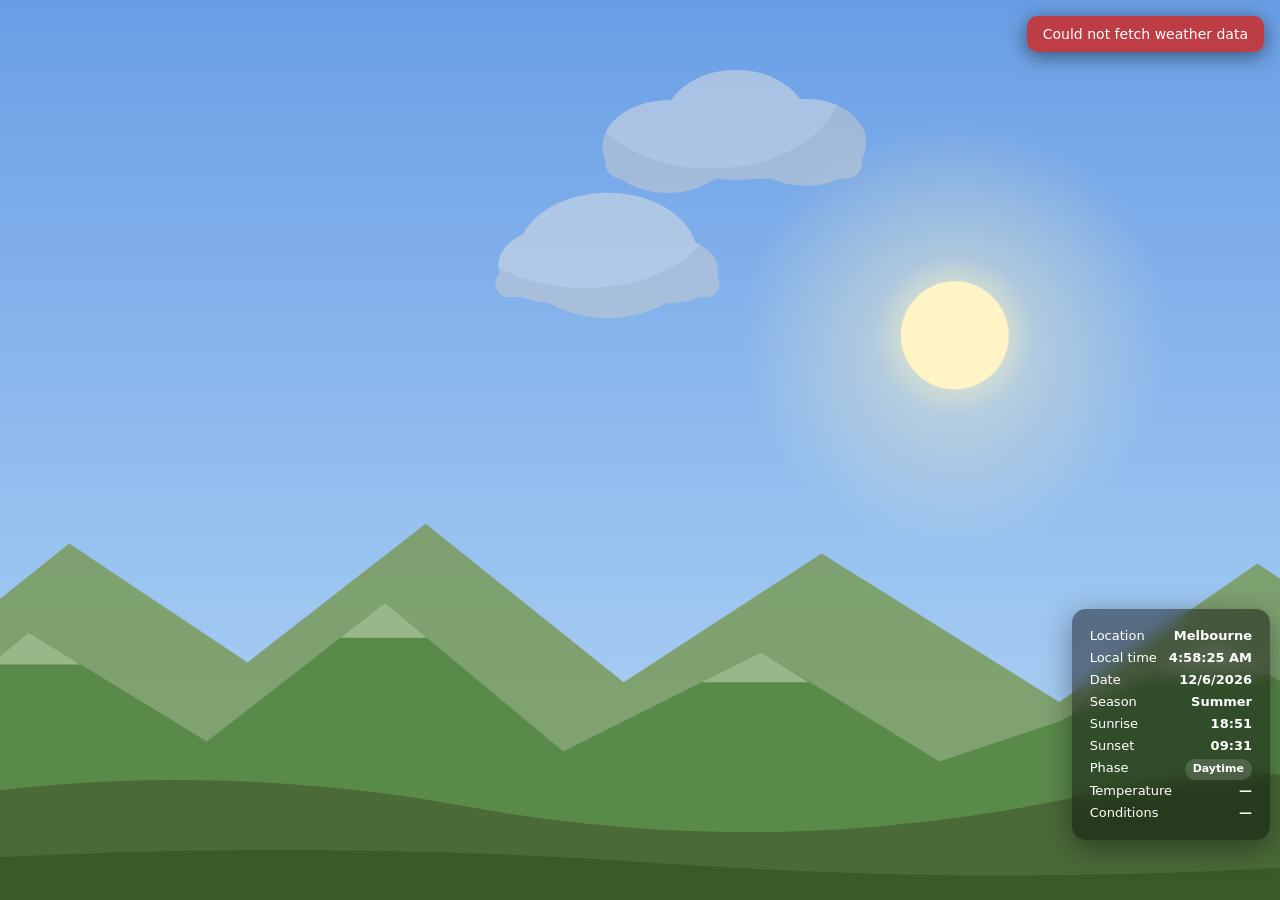
==== index.html @ 9f3e8aae "first commit" ====
<!DOCTYPE html>
<html lang="en">
<head>
<meta charset="UTF-8">
<meta name="viewport" content="width=device-width, initial-scale=1.0">
<title>Sky Canvas</title>
<link rel="stylesheet" href="styles.css">
</head>
<body>
<div id="scene">
  <canvas id="sky"></canvas>
  <canvas id="rain"></canvas>

  <div class="mountain-layer" id="mountains1"></div>
  <div class="mountain-layer" id="mountains2"></div>
  <div class="mountain-layer" id="hills1"></div>
  <div class="mountain-layer" id="hills2"></div>

  <div id="panel">
    <div class="row"><span>Location</span><span id="loc">—</span></div>
    <div class="row"><span>Local time</span><span id="time">—</span></div>
    <div class="row"><span>Date</span><span id="date">—</span></div>
    <div class="row"><span>Season</span><span id="season">—</span></div>
    <div class="row"><span>Sunrise</span><span id="sunrise">—</span></div>
    <div class="row"><span>Sunset</span><span id="sunset">—</span></div>
    <div class="row"><span>Phase</span><span><span class="badge" id="phase">—</span></span></div>
    <div class="row"><span>Temperature</span><span id="temp">—</span></div>
    <div class="row"><span>Conditions</span><span id="conditions">—</span></div>
  </div>
</div>

<script type="module" src="js/app.js"></script>
</body>
</html>
---- styles.css ----
* {
  margin: 0;
  padding: 0;
  box-sizing: border-box;
}

html,
body {
  width: 100%;
  height: 100%;
  overflow: hidden;
  font-family: system-ui, sans-serif;
}

#scene {
  position: relative;
  width: 100vw;
  height: 100vh;
  overflow: hidden;
  background: #000;
}

#sky {
  position: absolute;
  inset: 0;
  width: 100%;
  height: 100%;
  display: block;
}

#rain {
  position: absolute;
  inset: 0;
  width: 100%;
  height: 100%;
  display: block;
  pointer-events: none;
  z-index: 6;
}

#weather-overlay {
  position: absolute;
  inset: 0;
  pointer-events: none;
  z-index: 5;
  transition: background 0.8s ease;
}

.mountain-layer {
  position: absolute;
  left: -10%;
  width: 120%;
  bottom: 0;
  height: 55%;
  pointer-events: none;
  background-repeat: repeat-x;
  background-size: auto 100%;
  background-position: 0 100%;
  will-change: transform;
}

#mountains1 {
  z-index: 1;
}

#mountains2 {
  z-index: 2;
}

#hills1 {
  z-index: 3;
}

#hills2 {
  z-index: 4;
}

#panel {
  position: absolute;
  bottom: 60px;
  right: 10px;
  background: rgba(0, 0, 0, 0.45);
  backdrop-filter: blur(8px);
  color: #fff;
  padding: 16px 18px;
  border-radius: 14px;
  font-size: 13px;
  line-height: 1.7;
  z-index: 50;
  max-width: 270px;
  box-shadow: 0 8px 30px rgba(0, 0, 0, 0.4);
}

#panel .row {
  display: flex;
  justify-content: space-between;
  gap: 12px;
}

#panel .row span:last-child {
  font-weight: 600;
  text-align: right;
}

#panel button {
  margin-top: 10px;
  width: 100%;
  padding: 8px;
  border: none;
  border-radius: 8px;
  background: #ffae42;
  color: #222;
  font-weight: 600;
  cursor: pointer;
}

#panel button:hover {
  background: #ffc06b;
}

.badge {
  display: inline-block;
  padding: 1px 8px;
  border-radius: 20px;
  font-size: 11px;
  background: rgba(255, 255, 255, 0.15);
}

@keyframes errIn {
  from { opacity:0; transform:translateY(-12px) scale(0.95); }
  to   { opacity:1; transform:translateY(0) scale(1); }
}
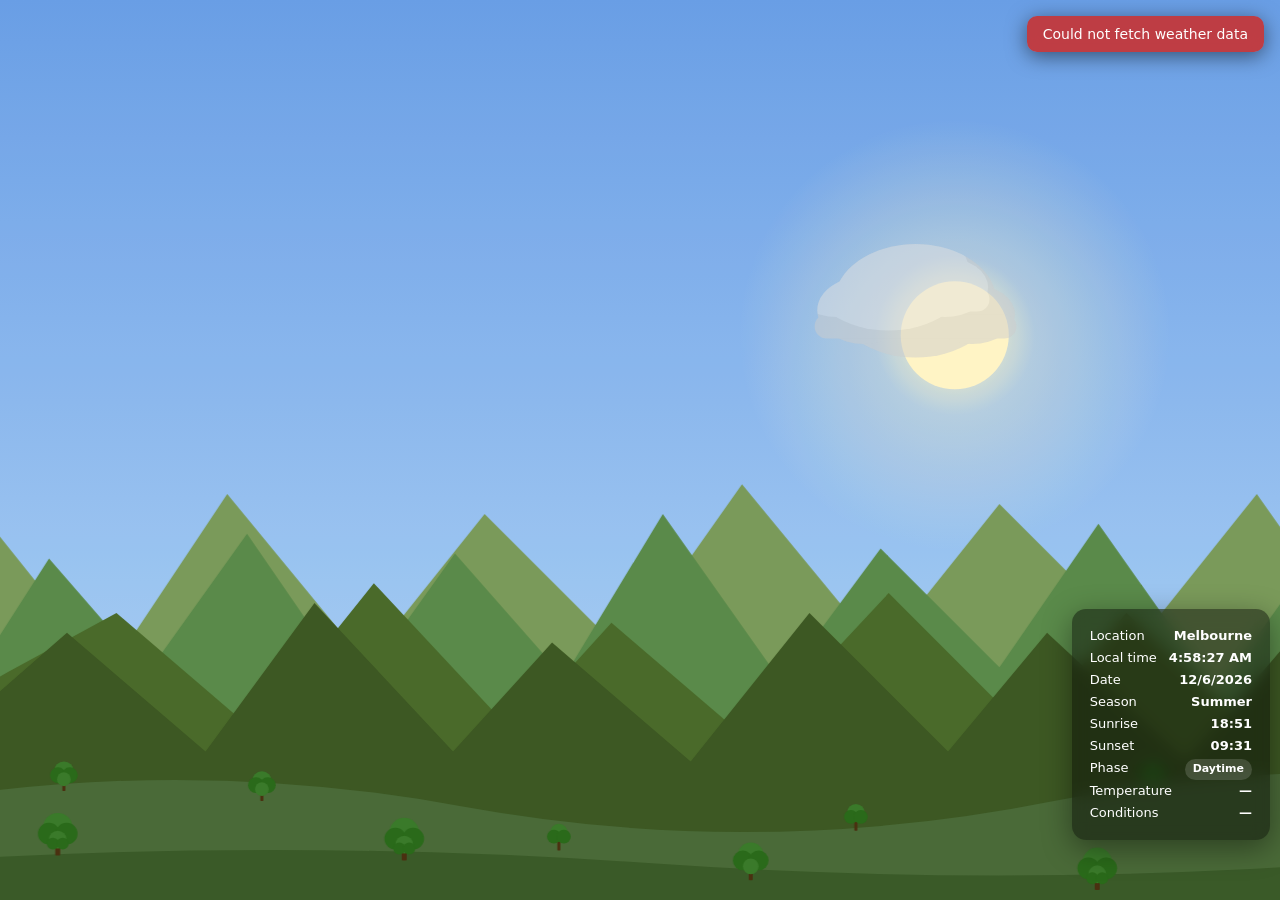
==== commit 28e6673b: "Add Snow" ====
--- a/index.html
+++ b/index.html
@@ -10,6 +10,7 @@
 <div id="scene">
   <canvas id="sky"></canvas>
   <canvas id="rain"></canvas>
+  <canvas id="snow"></canvas>
 
   <div class="mountain-layer" id="mountains1"></div>
   <div class="mountain-layer" id="mountains2"></div>
--- a/styles.css
+++ b/styles.css
@@ -1,3 +1,39 @@
+:root {
+  --scene-bg: #000;
+  --rain-z: 6;
+  --rain-overlay-z: 5;
+
+
+  --mountain-layer-left: -10%;
+  --mountain-layer-width: 120%;
+  --mountain-layer-height: 55%;
+
+  --z-mountains1: 1;
+  --z-mountains2: 2;
+  --z-hills1: 3;
+  --z-hills2: 4;
+
+  --panel-bottom: 60px;
+  --panel-right: 10px;
+  --panel-bg: rgba(0, 0, 0, 0.45);
+  --panel-backdrop-blur: blur(8px);
+  --panel-color: #fff;
+  --panel-padding: 16px 18px;
+  --panel-border-radius: 14px;
+  --panel-font-size: 13px;
+  --panel-line-height: 1.7;
+  --panel-z: 50;
+  --panel-max-width: 270px;
+  --panel-shadow: 0 8px 30px rgba(0, 0, 0, 0.4);
+
+  --button-bg: #ffae42;
+  --button-color: #222;
+  --button-hover-bg: #ffc06b;
+
+  --badge-font-size: 11px;
+  --badge-bg: rgba(255, 255, 255, 0.15);
+}
+
 * {
   margin: 0;
   padding: 0;
@@ -17,7 +53,7 @@
   width: 100vw;
   height: 100vh;
   overflow: hidden;
-  background: #000;
+  background: var(--scene-bg);
 }
 
 #sky {
@@ -35,10 +71,28 @@
   height: 100%;
   display: block;
   pointer-events: none;
+  z-index: var(--rain-z);
+}
+
+#rain-overlay {
+  position: absolute;
+  inset: 0;
+  pointer-events: none;
+  z-index: var(--rain-overlay-z);
+  transition: background 0.8s ease;
+}
+
+#snow {
+  position: absolute;
+  inset: 0;
+  width: 100%;
+  height: 100%;
+  display: block;
+  pointer-events: none;
   z-index: 6;
 }
 
-#weather-overlay {
+#snow-overlay {
   position: absolute;
   inset: 0;
   pointer-events: none;
@@ -48,10 +102,10 @@
 
 .mountain-layer {
   position: absolute;
-  left: -10%;
-  width: 120%;
+  left: var(--mountain-layer-left);
+  width: var(--mountain-layer-width);
   bottom: 0;
-  height: 55%;
+  height: var(--mountain-layer-height);
   pointer-events: none;
   background-repeat: repeat-x;
   background-size: auto 100%;
@@ -59,36 +113,25 @@
   will-change: transform;
 }
 
-#mountains1 {
-  z-index: 1;
-}
-
-#mountains2 {
-  z-index: 2;
-}
-
-#hills1 {
-  z-index: 3;
-}
-
-#hills2 {
-  z-index: 4;
-}
+#mountains1 { z-index: var(--z-mountains1); }
+#mountains2 { z-index: var(--z-mountains2); }
+#hills1 { z-index: var(--z-hills1); }
+#hills2 { z-index: var(--z-hills2); }
 
 #panel {
   position: absolute;
-  bottom: 60px;
-  right: 10px;
-  background: rgba(0, 0, 0, 0.45);
-  backdrop-filter: blur(8px);
-  color: #fff;
-  padding: 16px 18px;
-  border-radius: 14px;
-  font-size: 13px;
-  line-height: 1.7;
-  z-index: 50;
-  max-width: 270px;
-  box-shadow: 0 8px 30px rgba(0, 0, 0, 0.4);
+  bottom: var(--panel-bottom);
+  right: var(--panel-right);
+  background: var(--panel-bg);
+  backdrop-filter: var(--panel-backdrop-blur);
+  color: var(--panel-color);
+  padding: var(--panel-padding);
+  border-radius: var(--panel-border-radius);
+  font-size: var(--panel-font-size);
+  line-height: var(--panel-line-height);
+  z-index: var(--panel-z);
+  max-width: var(--panel-max-width);
+  box-shadow: var(--panel-shadow);
 }
 
 #panel .row {
@@ -108,25 +151,42 @@
   padding: 8px;
   border: none;
   border-radius: 8px;
-  background: #ffae42;
-  color: #222;
+  background: var(--button-bg);
+  color: var(--button-color);
   font-weight: 600;
   cursor: pointer;
 }
 
 #panel button:hover {
-  background: #ffc06b;
+  background: var(--button-hover-bg);
 }
 
 .badge {
   display: inline-block;
   padding: 1px 8px;
   border-radius: 20px;
-  font-size: 11px;
-  background: rgba(255, 255, 255, 0.15);
+  font-size: var(--badge-font-size);
+  background: var(--badge-bg);
 }
 
 @keyframes errIn {
   from { opacity:0; transform:translateY(-12px) scale(0.95); }
   to   { opacity:1; transform:translateY(0) scale(1); }
-}+}
+
+#lightning-flash {
+  position: absolute;
+  inset: 0;
+  background: #fff;
+  opacity: 0;
+  pointer-events: none;
+  z-index: 7;
+}
+
+.lightning-bolt {
+  position: absolute;
+  pointer-events: none;
+  opacity: 0;
+  width: 100px;
+  height: auto;
+}
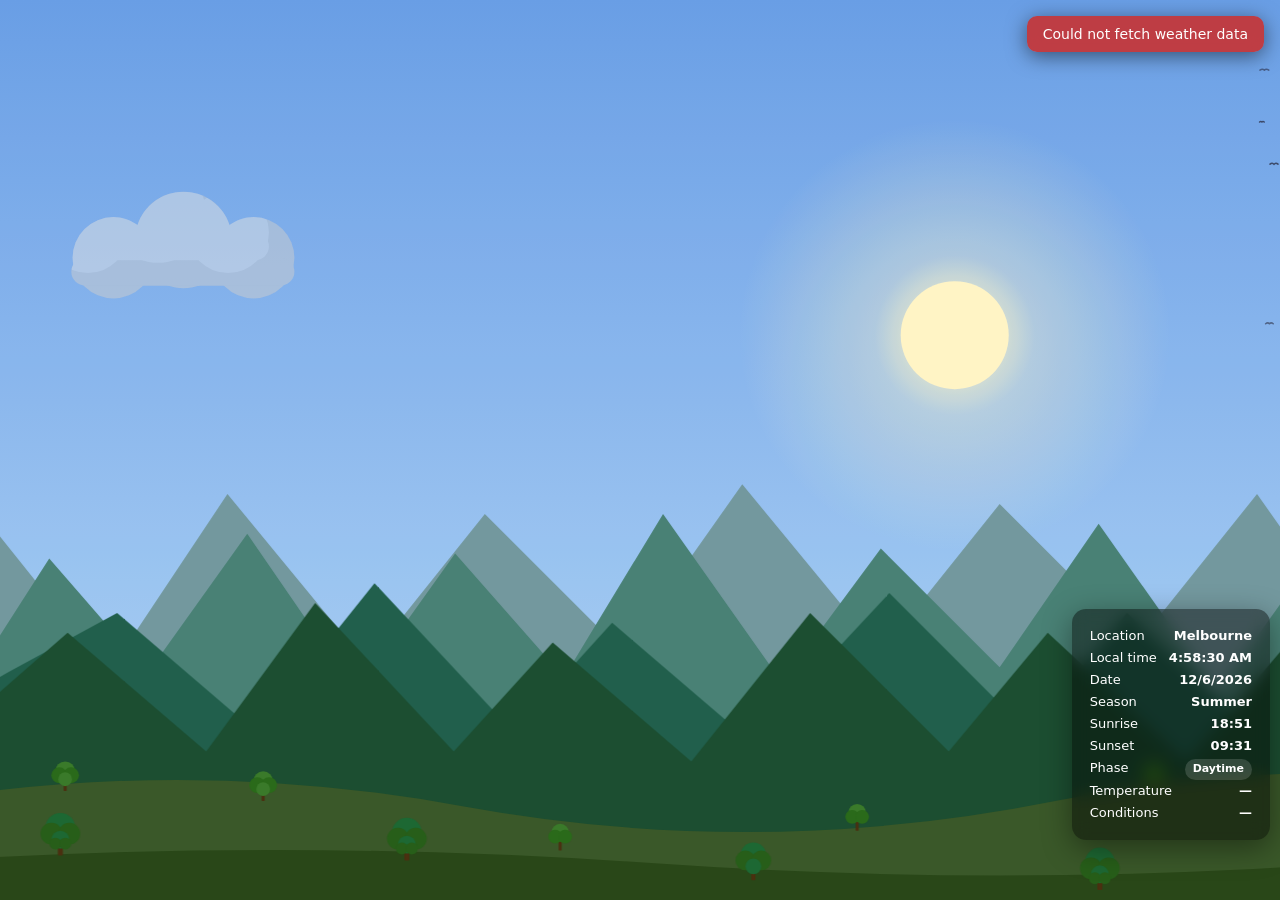
==== commit c465ace5: "Summer Birds and Winter Winds V1" ====
--- a/index.html
+++ b/index.html
@@ -11,6 +11,8 @@
   <canvas id="sky"></canvas>
   <canvas id="rain"></canvas>
   <canvas id="snow"></canvas>
+  <canvas id="birds"></canvas>
+  <canvas id="wind"></canvas>
 
   <div class="mountain-layer" id="mountains1"></div>
   <div class="mountain-layer" id="mountains2"></div>
--- a/styles.css
+++ b/styles.css
@@ -32,6 +32,22 @@
 
   --badge-font-size: 11px;
   --badge-bg: rgba(255, 255, 255, 0.15);
+
+  --dbg-bg: rgba(0,0,0,0.8);
+  --dbg-backdrop-blur: blur(8px);
+  --dbg-text-color: #fff;
+  --dbg-padding: 14px 16px;
+  --dbg-border-radius: 12px;
+  --dbg-width: 240px;
+  --dbg-shadow: 0 4px 20px rgba(0,0,0,0.6);
+  --dbg-input-bg: #333;
+  --dbg-input-color: #fff;
+  --dbg-input-border: 1px solid #555;
+  --dbg-input-border-radius: 6px;
+  --dbg-accent-color: #ffae42;
+  --dbg-button-bg: #ffae42;
+  --dbg-button-color: #222;
+  --dbg-button-hover-bg: #ffc06b;
 }
 
 * {
@@ -90,6 +106,16 @@
   display: block;
   pointer-events: none;
   z-index: 6;
+}
+
+#birds, #wind {
+  position: absolute;
+  inset: 0;
+  width: 100%;
+  height: 100%;
+  display: block;
+  pointer-events: none;
+  z-index: 5;
 }
 
 #snow-overlay {
@@ -161,6 +187,76 @@
   background: var(--button-hover-bg);
 }
 
+#dbgPanel {
+  position: fixed;
+  bottom: 60px;
+  left: 10px;
+  z-index: 100;
+  background: var(--dbg-bg);
+  backdrop-filter: var(--dbg-backdrop-blur);
+  color: var(--dbg-text-color);
+  padding: var(--dbg-padding);
+  border-radius: var(--dbg-border-radius);
+  font: 13px system-ui, sans-serif;
+  width: var(--dbg-width);
+  display: none;
+  box-shadow: var(--dbg-shadow);
+}
+
+#dbgPanel h3 {
+  margin: 0 0 10px;
+  font-size: 14px;
+  letter-spacing: 0.5px;
+}
+
+#dbgPanel label {
+  display: flex;
+  justify-content: space-between;
+  align-items: center;
+  margin-bottom: 8px;
+  gap: 8px;
+}
+
+#dbgPanel input,
+#dbgPanel select {
+  background: var(--dbg-input-bg);
+  color: var(--dbg-input-color);
+  border: var(--dbg-input-border);
+  border-radius: var(--dbg-input-border-radius);
+  padding: 3px 8px;
+  font: inherit;
+  width: 110px;
+}
+
+#dbgPanel input[type=range] {
+  width: 110px;
+  padding: 0;
+  border: none;
+  background: none;
+  accent-color: var(--dbg-accent-color);
+}
+
+#dbgPanel .dbg-val {
+  min-width: 30px;
+  text-align: right;
+}
+
+#dbgReset {
+  width: 100%;
+  margin-top: 6px;
+  padding: 6px;
+  border: none;
+  border-radius: 6px;
+  background: var(--dbg-button-bg);
+  color: var(--dbg-button-color);
+  font-weight: 600;
+  cursor: pointer;
+}
+
+#dbgReset:hover {
+  background: var(--dbg-button-hover-bg);
+}
+
 .badge {
   display: inline-block;
   padding: 1px 8px;
